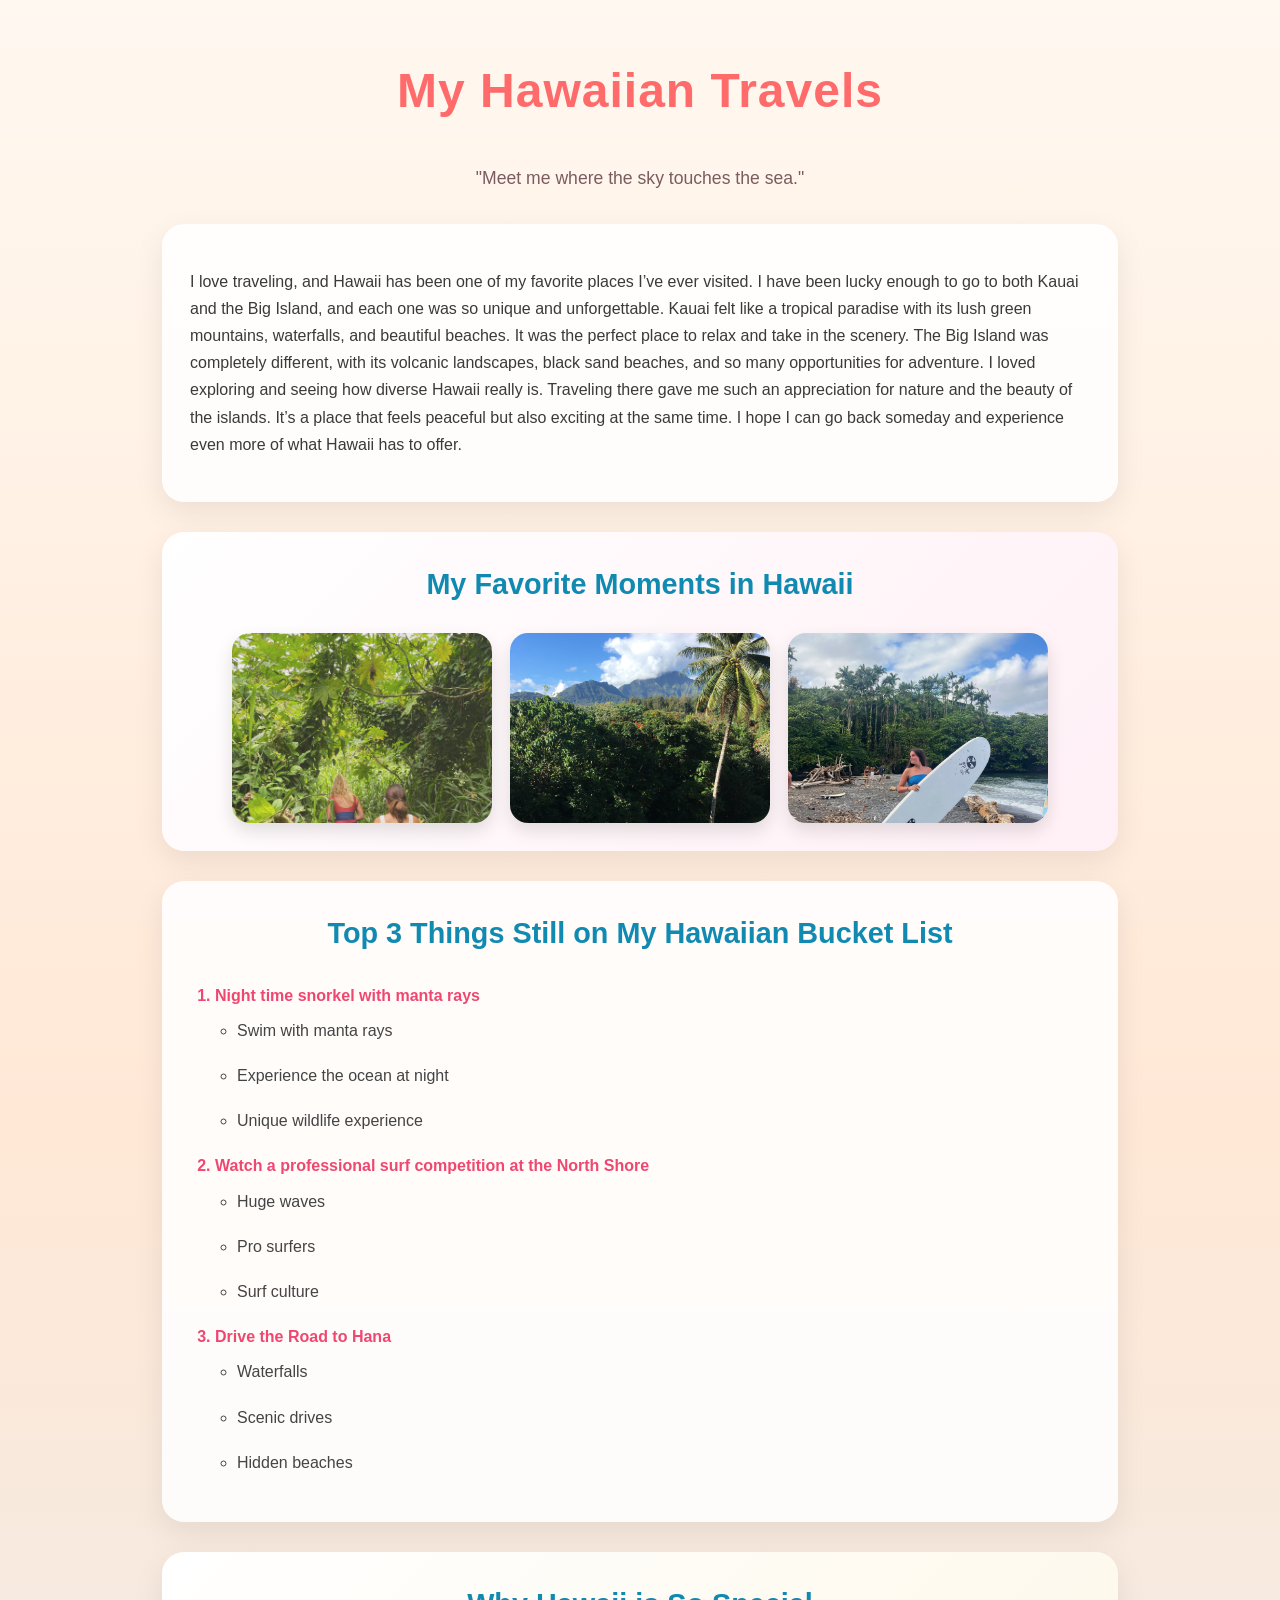
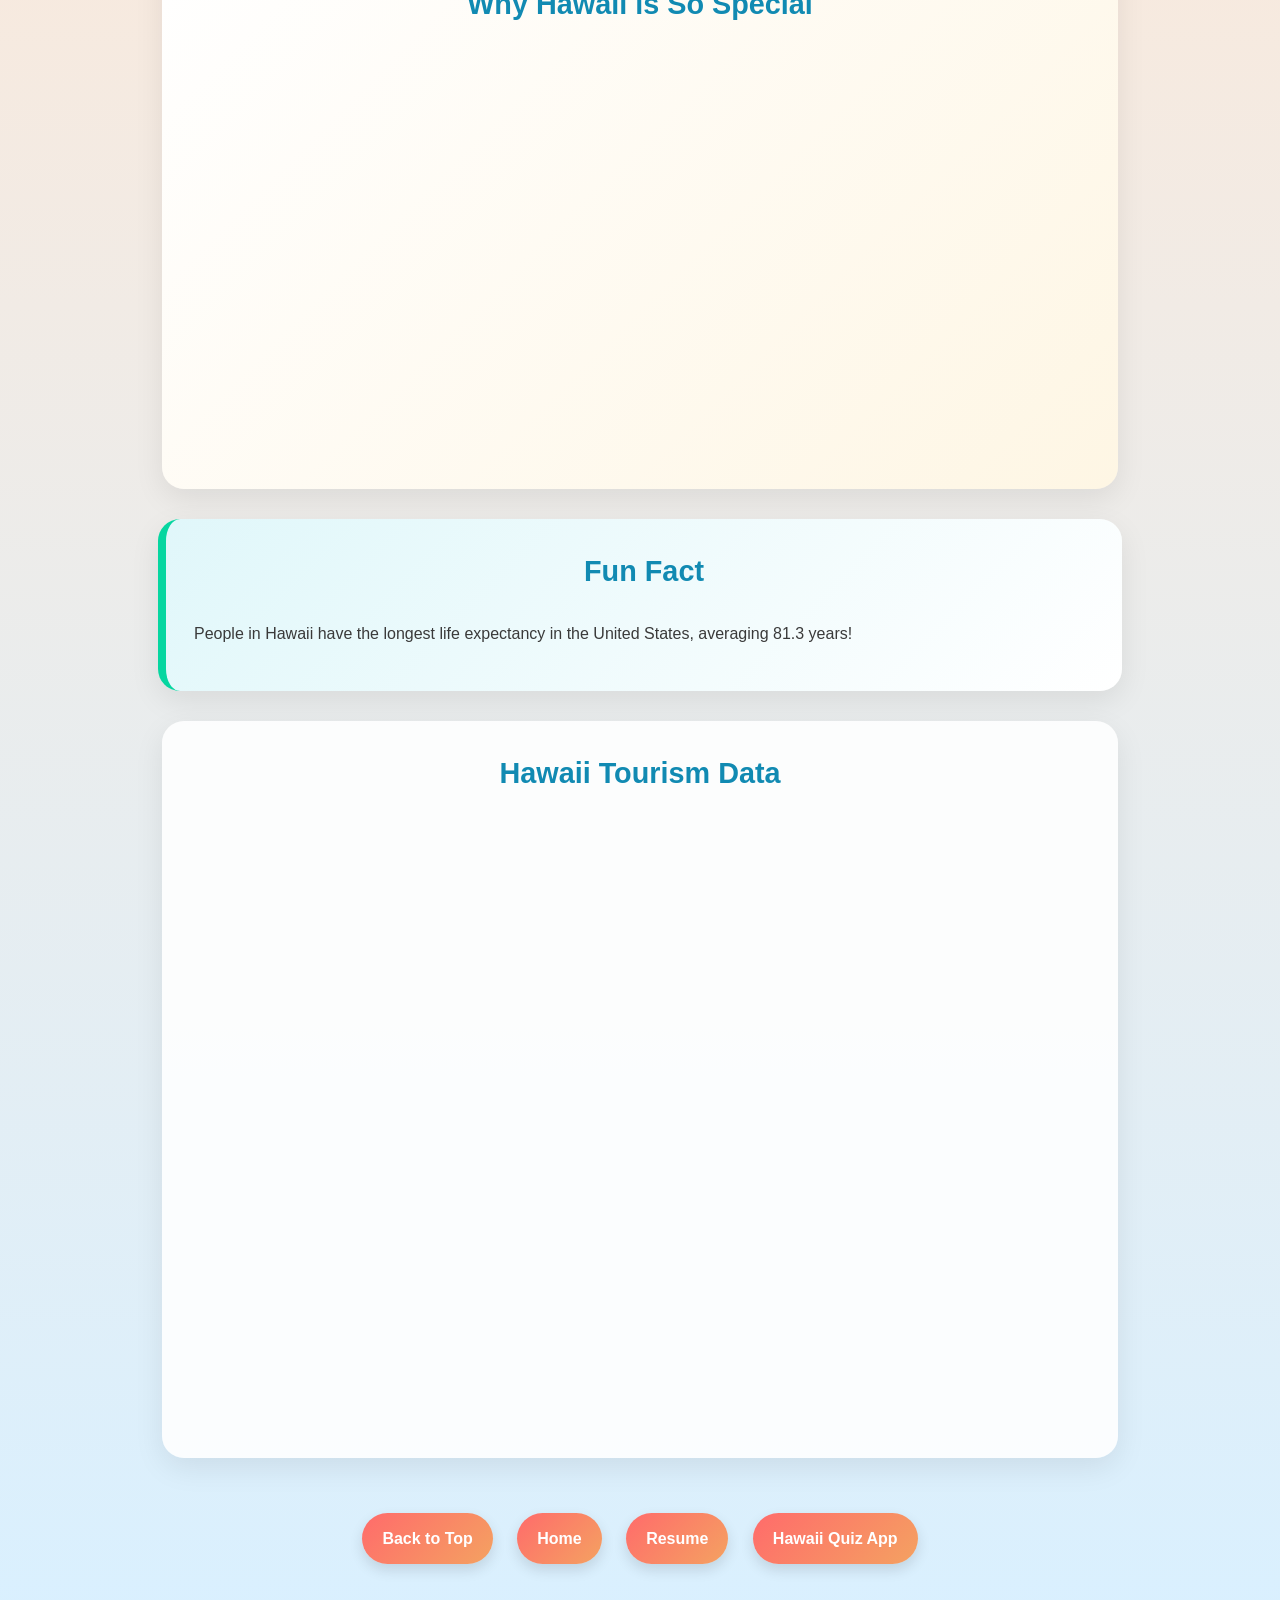
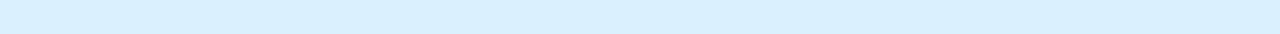
==== scratch.html @ 9a82531d "Add files via upload" ====
<!DOCTYPE html>
<html lang="en">
<head>
  <meta charset="UTF-8" />
  <meta name="viewport" content="width=device-width, initial-scale=1.0" />
  <title>Aloha</title>

  <!-- Link to your CSS file -->
  <link rel="stylesheet" href="scratch-style.css">
</head>

<body>

  <a id="top"></a>

  <h1>My Hawaiian Travels</h1>
  <p style="text-align: center;">"Meet me where the sky touches the sea."</p>

  <!-- Paragraph -->
  <div class="hero-div">
    <p>
      I love traveling, and Hawaii has been one of my favorite places I’ve ever visited. I have been lucky enough to go to both Kauai and the Big Island, and each one was so unique and unforgettable. Kauai felt like a tropical paradise with its lush green mountains, waterfalls, and beautiful beaches. It was the perfect place to relax and take in the scenery. The Big Island was completely different, with its volcanic landscapes, black sand beaches, and so many opportunities for adventure. I loved exploring and seeing how diverse Hawaii really is. Traveling there gave me such an appreciation for nature and the beauty of the islands. It’s a place that feels peaceful but also exciting at the same time. I hope I can go back someday and experience even more of what Hawaii has to offer.
    </p>
  </div>

  <!-- Images -->
  <section class="photo-gallery">
    <h2>My Favorite Moments in Hawaii</h2>
    <div class="gallery-row">
      <img src="hawaii_cliff.jpg" alt="Ocean view" class="gallery-img">
      <img src="hawaii_mountains.jpg" alt="Mountains" class="gallery-img">
      <img src="hawaii_surf.jpg" alt="Surfing" class="gallery-img">
    </div>
  </section>

  <!-- List Requirement -->
  <div class="hero-div">
    <h2>Top 3 Things Still on My Hawaiian Bucket List</h2>
    <ol>
      <li>Night time snorkel with manta rays
        <ul>
          <li>Swim with manta rays</li>
          <li>Experience the ocean at night</li>
          <li>Unique wildlife experience</li>
        </ul>
      </li>
      <li>Watch a professional surf competition at the North Shore
        <ul>
          <li>Huge waves</li>
          <li>Pro surfers</li>
          <li>Surf culture</li>
        </ul>
      </li>
      <li>Drive the Road to Hana
        <ul>
          <li>Waterfalls</li>
          <li>Scenic drives</li>
          <li>Hidden beaches</li>
        </ul>
      </li>
    </ol>
  </div>

  <!-- YouTube -->
  <div class="highlight-div">
    <h2>Why Hawaii is So Special</h2>
    <iframe
      width="100%"
      height="400"
      src="https://www.youtube.com/embed/tpdUUxgh6Q0"
      allowfullscreen>
    </iframe>
  </div>

  <!-- Fun Fact -->
  <div class="fact-div">
    <h2>Fun Fact</h2>
    <p>People in Hawaii have the longest life expectancy in the United States, averaging 81.3 years!</p>
  </div>

  <!-- ✅ TABLEAU (FINAL VERSION) -->
  <div class="hero-div">
    <h2>Hawaii Tourism Data</h2>

    <iframe 
      src="https://public.tableau.com/views/Hawaii2020-AYearWithCOVID/Dashboard1?:embed=y&:display_count=yes"
      width="100%" 
      height="600">
    </iframe>
  </div>

  <!-- Navigation -->
 <div class="links">
  <a href="#top">Back to Top</a>
  <a href="index.html">Home</a>
  <a href="resume.html">Resume</a>
  <a href="ai-app.html">Hawaii Quiz App</a>
</div>

</body>
</html>
---- scratch-style.css ----
body {
  background: linear-gradient(180deg, #fff8f0 0%, #ffe8d6 35%, #d9f0ff 100%);
  font-family: Arial, sans-serif;
  color: #3a3a3a;
  line-height: 1.7;
  margin: 0;
  padding: 0 0 40px 0;
}

h1 {
  text-align: center;
  color: #ff6b6b;
  margin-top: 50px;
  font-size: 3rem;
  letter-spacing: 1px;
}

h2 {
  text-align: center;
  color: #118ab2;
  margin-top: 0;
  font-size: 1.8rem;
}

body > p {
  text-align: center;
  color: #7a5c61;
  font-size: 1.1rem;
  margin-bottom: 30px;
}

.hero-div,
.highlight-div,
.fact-div,
.photo-gallery {
  margin: 30px auto;
  padding: 28px;
  max-width: 900px;
  border-radius: 22px;
  box-shadow: 0 10px 30px rgba(0, 0, 0, 0.08);
}

.hero-div {
  background: rgba(255, 255, 255, 0.88);
}

.highlight-div {
  background: linear-gradient(135deg, #ffffff, #fef6e4);
}

.fact-div {
  background: linear-gradient(135deg, #e0f7fa, #ffffff);
  border-left: 8px solid #06d6a0;
}

.photo-gallery {
  background: linear-gradient(135deg, #ffffff, #fff0f6);
}

.gallery-row {
  display: flex;
  justify-content: center;
  gap: 18px;
  flex-wrap: wrap;
  margin-top: 20px;
}

.gallery-img {
  width: 260px;
  height: 190px;
  object-fit: cover;
  border-radius: 18px;
  display: block;
  box-shadow: 0 8px 18px rgba(0, 0, 0, 0.12);
  transition: transform 0.25s ease, box-shadow 0.25s ease;
}

.gallery-img:hover {
  transform: translateY(-6px) scale(1.02);
  box-shadow: 0 12px 22px rgba(0, 0, 0, 0.18);
}

ol {
  padding-left: 25px;
}

ol li {
  margin-bottom: 18px;
  font-weight: bold;
  color: #ef476f;
}

ul {
  padding-left: 22px;
  margin-top: 8px;
}

ul li {
  color: #444;
  font-weight: normal;
}

iframe {
  border: none;
  border-radius: 18px;
  overflow: hidden;
}

.links {
  text-align: center;
  margin: 45px auto 20px auto;
}

.links a {
  display: inline-block;
  margin: 10px;
  padding: 12px 20px;
  text-decoration: none;
  color: white;
  font-weight: bold;
  border-radius: 999px;
  background: linear-gradient(135deg, #ff6b6b, #f4a261);
  box-shadow: 0 6px 14px rgba(0, 0, 0, 0.12);
  transition: transform 0.2s ease, opacity 0.2s ease;
}

.links a:hover {
  transform: translateY(-2px);
  opacity: 0.92;
}

@media (max-width: 768px) {
  h1 {
    font-size: 2.2rem;
    padding: 0 10px;
  }

  .hero-div,
  .highlight-div,
  .fact-div,
  .photo-gallery {
    margin: 20px 15px;
    padding: 22px;
  }

  .gallery-img {
    width: 100%;
    max-width: 320px;
    height: auto;
  }
}
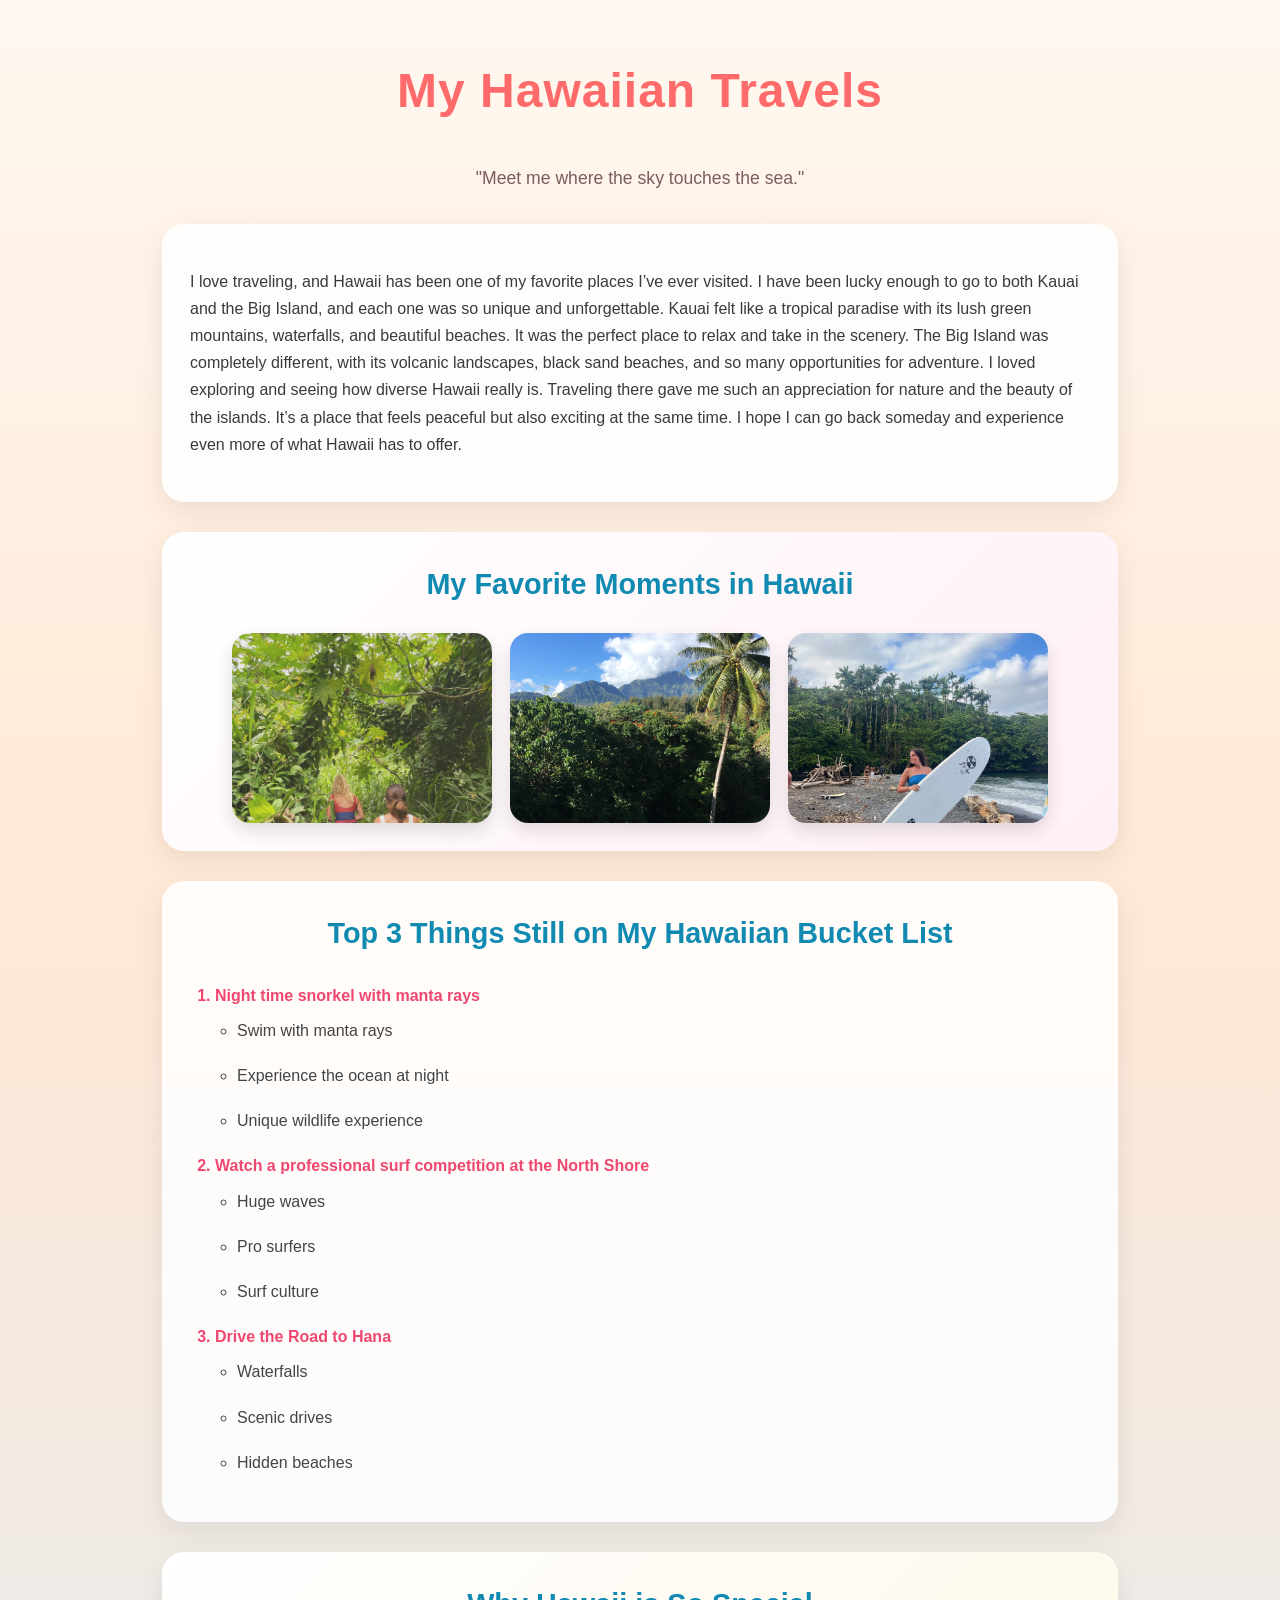
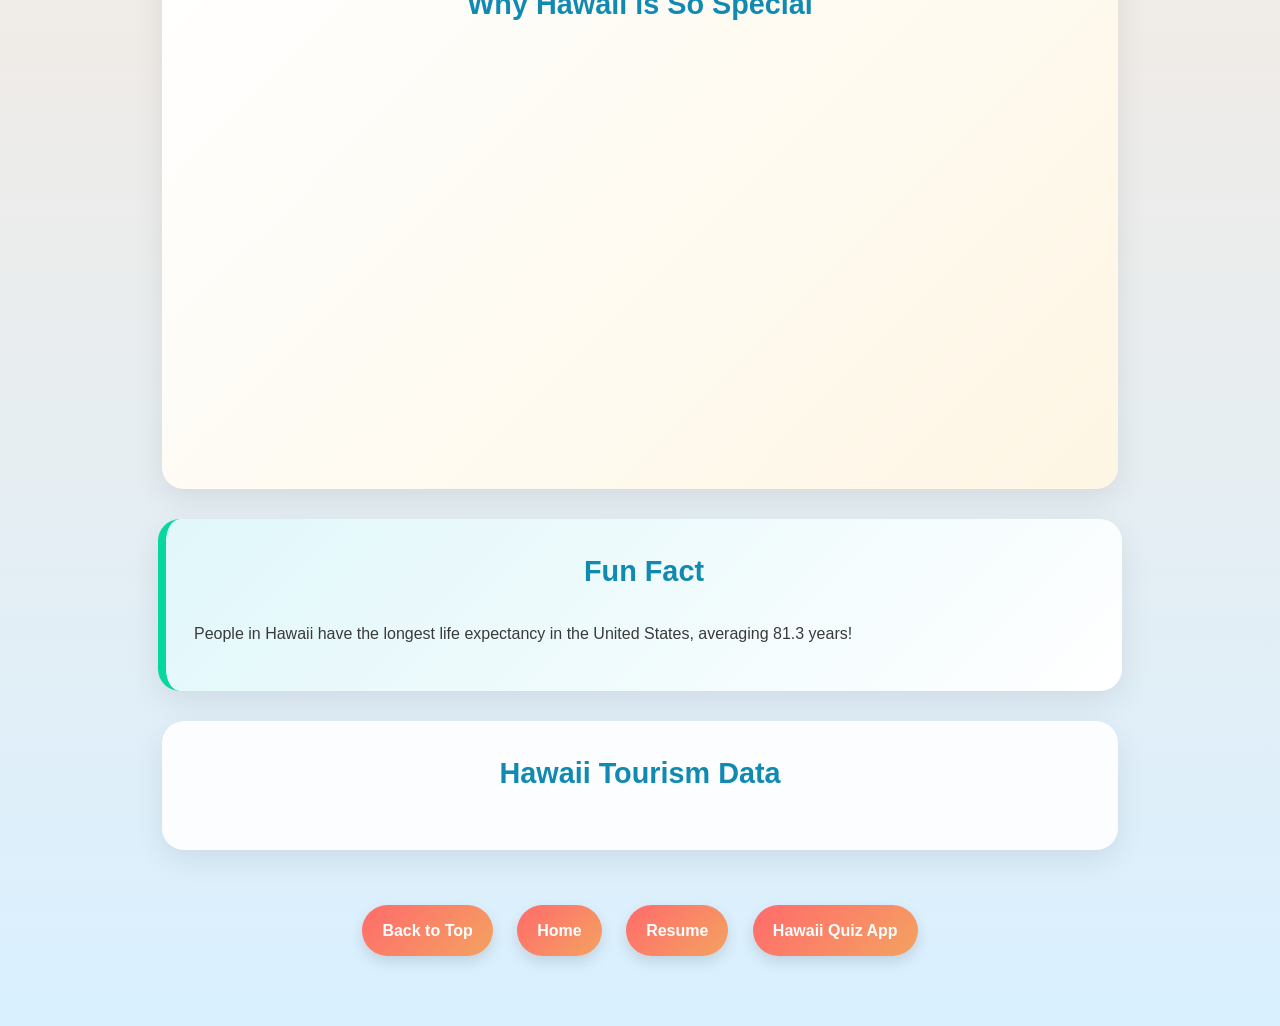
==== commit dcc4c4e4: "Replace iframe with Tableau embed code" ====
--- a/scratch.html
+++ b/scratch.html
@@ -80,14 +80,37 @@
 
   <!-- ✅ TABLEAU (FINAL VERSION) -->
   <div class="hero-div">
-    <h2>Hawaii Tourism Data</h2>
+  <h2>Hawaii Tourism Data</h2>
 
-    <iframe 
-      src="https://public.tableau.com/views/Hawaii2020-AYearWithCOVID/Dashboard1?:embed=y&:display_count=yes"
-      width="100%" 
-      height="600">
-    </iframe>
+  <div class='tableauPlaceholder' id='viz1745230000000' style='position: relative'>
+    <noscript>
+      <a href='#'>
+        <img alt='Hawaii Tourism Data'
+          src='https://public.tableau.com/static/images/Ha/Hawaii2020-AYearWithCOVID/Dashboard1/1_rss.png'
+          style='border: none' />
+      </a>
+    </noscript>
+    <object class='tableauViz' style='display:none;'>
+      <param name='host_url' value='https%3A%2F%2Fpublic.tableau.com%2F' />
+      <param name='embed_code_version' value='3' />
+      <param name='site_root' value='' />
+      <param name='name' value='Hawaii2020-AYearWithCOVID/Dashboard1' />
+      <param name='tabs' value='no' />
+      <param name='toolbar' value='yes' />
+      <param name='showVizHome' value='no' />
+    </object>
   </div>
+
+  <script type='text/javascript'>
+    var divElement = document.getElementById('viz1745230000000');
+    var vizElement = divElement.getElementsByTagName('object')[0];
+    vizElement.style.width = '100%';
+    vizElement.style.height = '650px';
+    var scriptElement = document.createElement('script');
+    scriptElement.src = 'https://public.tableau.com/javascripts/api/viz_v1.js';
+    vizElement.parentNode.insertBefore(scriptElement, vizElement);
+  </script>
+</div>
 
   <!-- Navigation -->
  <div class="links">
@@ -98,4 +121,4 @@
 </div>
 
 </body>
-</html>+</html>
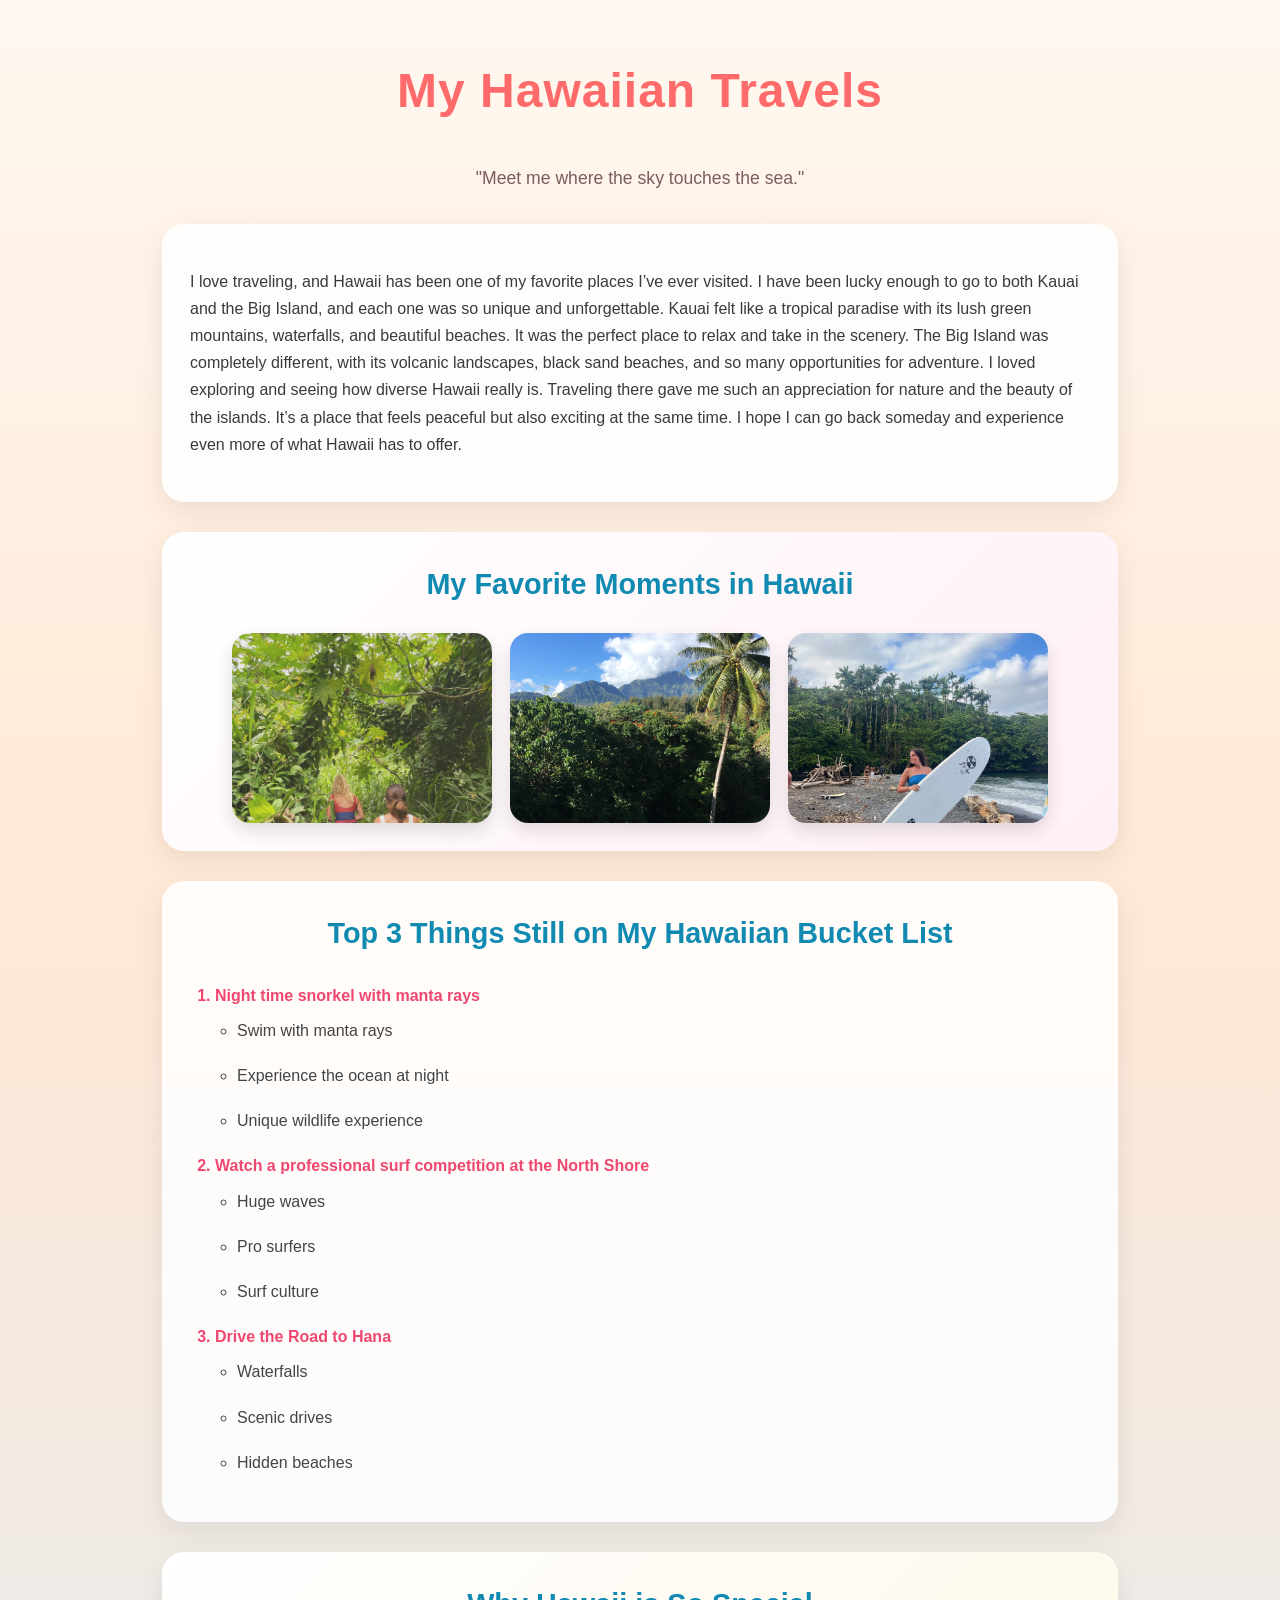
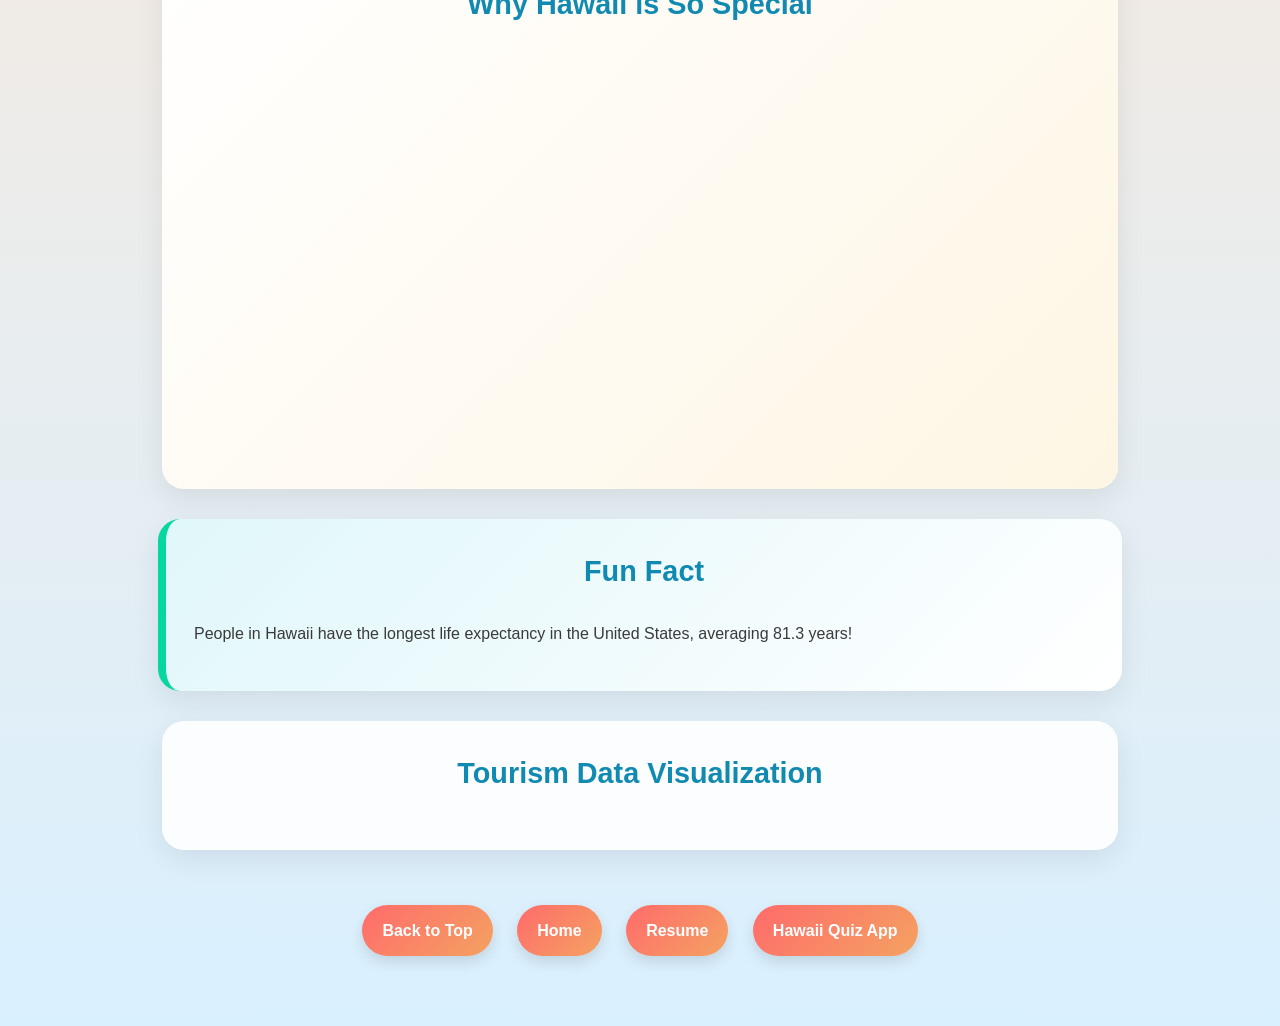
==== commit 5d5083f4: "Update Hawaii Tourism Data to Tourism Data Visualization" ====
--- a/scratch.html
+++ b/scratch.html
@@ -80,35 +80,33 @@
 
   <!-- ✅ TABLEAU (FINAL VERSION) -->
   <div class="hero-div">
-  <h2>Hawaii Tourism Data</h2>
+  <h2>Tourism Data Visualization</h2>
 
-  <div class='tableauPlaceholder' id='viz1745230000000' style='position: relative'>
+  <div class='tableauPlaceholder' id='viz1' style='position: relative'>
     <noscript>
       <a href='#'>
-        <img alt='Hawaii Tourism Data'
-          src='https://public.tableau.com/static/images/Ha/Hawaii2020-AYearWithCOVID/Dashboard1/1_rss.png'
+        <img alt='Tourism Dashboard'
+          src='https://public.tableau.com/static/images/To/TourismDashboard/Overview/1_rss.png'
           style='border: none' />
       </a>
     </noscript>
+
     <object class='tableauViz' style='display:none;'>
       <param name='host_url' value='https%3A%2F%2Fpublic.tableau.com%2F' />
       <param name='embed_code_version' value='3' />
       <param name='site_root' value='' />
-      <param name='name' value='Hawaii2020-AYearWithCOVID/Dashboard1' />
+      <param name='name' value='TourismDashboard/Overview' />
       <param name='tabs' value='no' />
       <param name='toolbar' value='yes' />
-      <param name='showVizHome' value='no' />
     </object>
   </div>
 
+  <script type='text/javascript' src='https://public.tableau.com/javascripts/api/viz_v1.js'></script>
   <script type='text/javascript'>
-    var divElement = document.getElementById('viz1745230000000');
+    var divElement = document.getElementById('viz1');
     var vizElement = divElement.getElementsByTagName('object')[0];
     vizElement.style.width = '100%';
     vizElement.style.height = '650px';
-    var scriptElement = document.createElement('script');
-    scriptElement.src = 'https://public.tableau.com/javascripts/api/viz_v1.js';
-    vizElement.parentNode.insertBefore(scriptElement, vizElement);
   </script>
 </div>
 
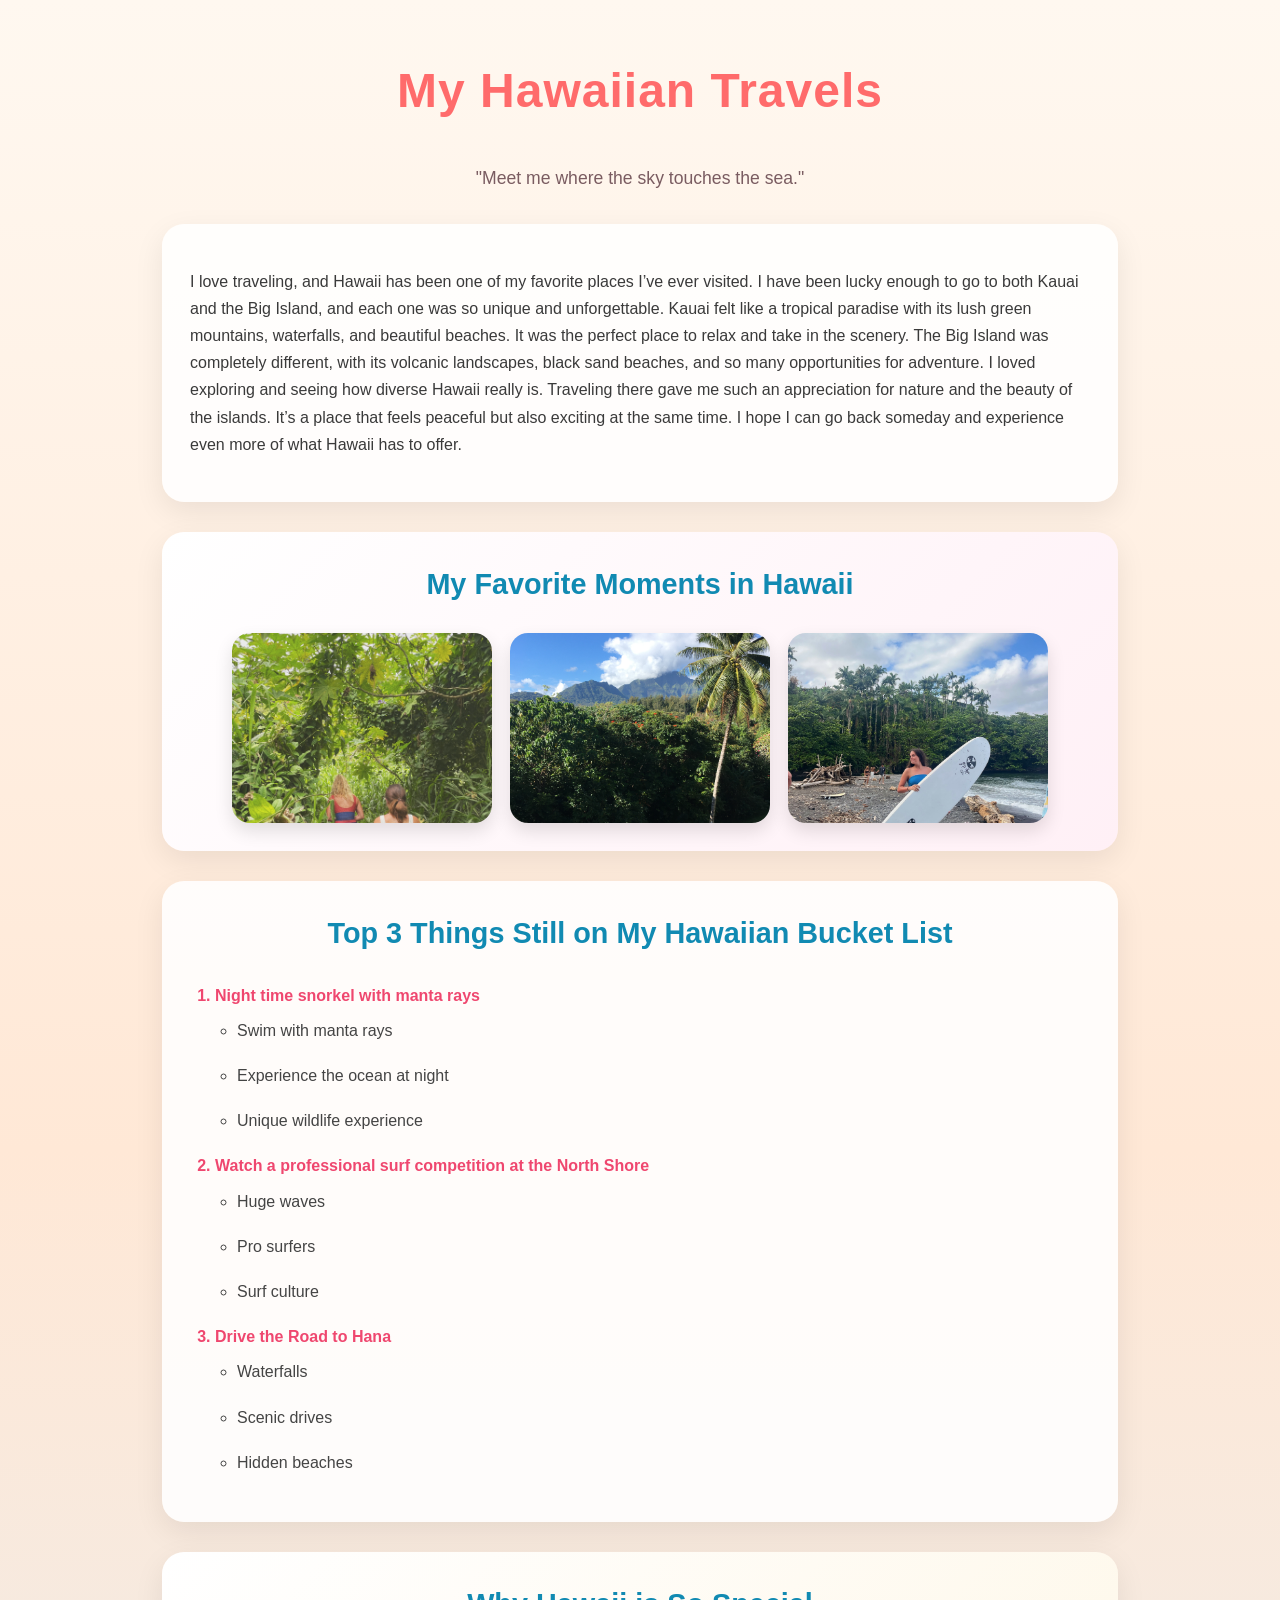
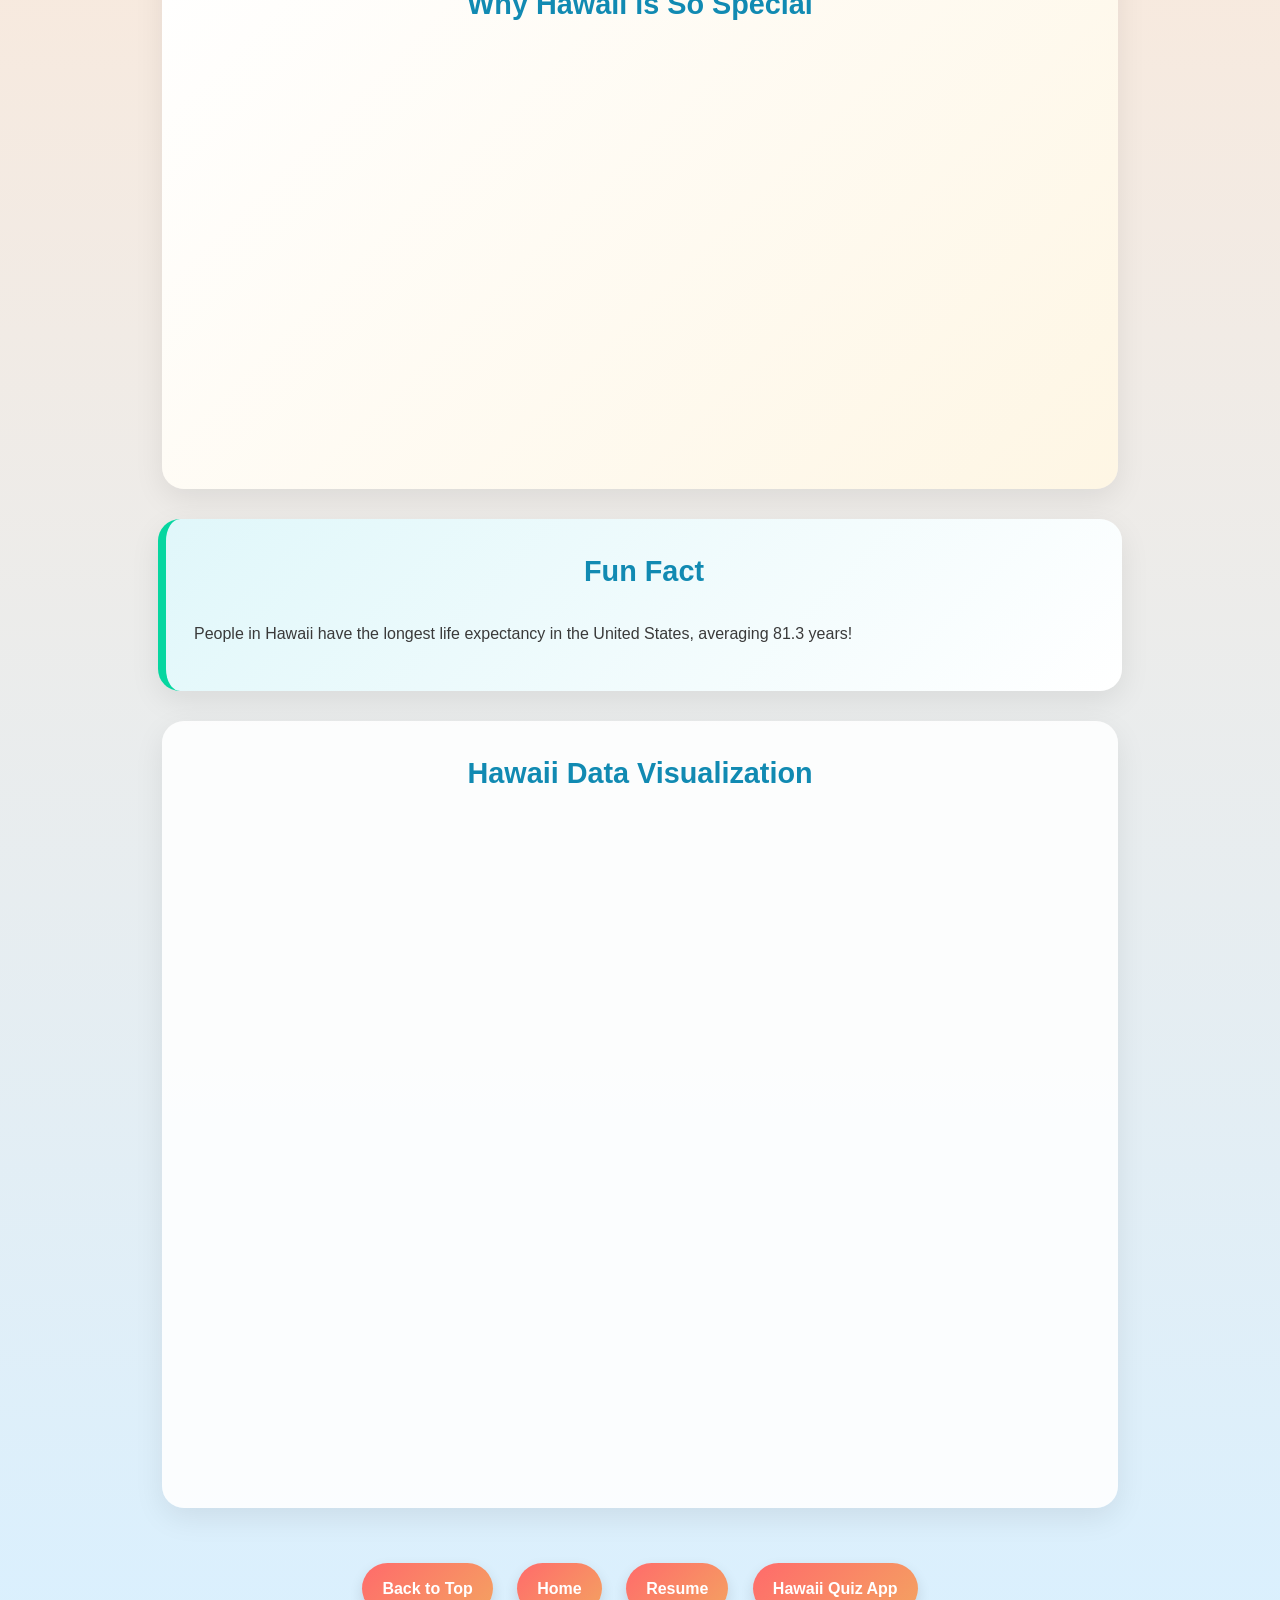
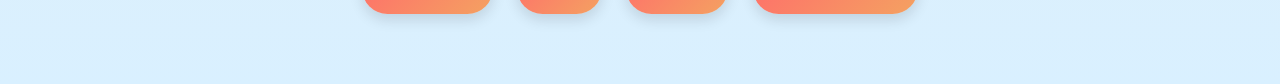
==== commit eae918cc: "Update scratch.html" ====
--- a/scratch.html
+++ b/scratch.html
@@ -80,34 +80,14 @@
 
   <!-- ✅ TABLEAU (FINAL VERSION) -->
   <div class="hero-div">
-  <h2>Tourism Data Visualization</h2>
+  <h2>Hawaii Data Visualization</h2>
 
-  <div class='tableauPlaceholder' id='viz1' style='position: relative'>
-    <noscript>
-      <a href='#'>
-        <img alt='Tourism Dashboard'
-          src='https://public.tableau.com/static/images/To/TourismDashboard/Overview/1_rss.png'
-          style='border: none' />
-      </a>
-    </noscript>
-
-    <object class='tableauViz' style='display:none;'>
-      <param name='host_url' value='https%3A%2F%2Fpublic.tableau.com%2F' />
-      <param name='embed_code_version' value='3' />
-      <param name='site_root' value='' />
-      <param name='name' value='TourismDashboard/Overview' />
-      <param name='tabs' value='no' />
-      <param name='toolbar' value='yes' />
-    </object>
-  </div>
-
-  <script type='text/javascript' src='https://public.tableau.com/javascripts/api/viz_v1.js'></script>
-  <script type='text/javascript'>
-    var divElement = document.getElementById('viz1');
-    var vizElement = divElement.getElementsByTagName('object')[0];
-    vizElement.style.width = '100%';
-    vizElement.style.height = '650px';
-  </script>
+  <iframe 
+    src="https://public.tableau.com/views/VisitortoHawaii/Dashboard1?:showVizHome=no&:embed=true"
+    width="100%" 
+    height="650"
+    style="border:none;">
+  </iframe>
 </div>
 
   <!-- Navigation -->
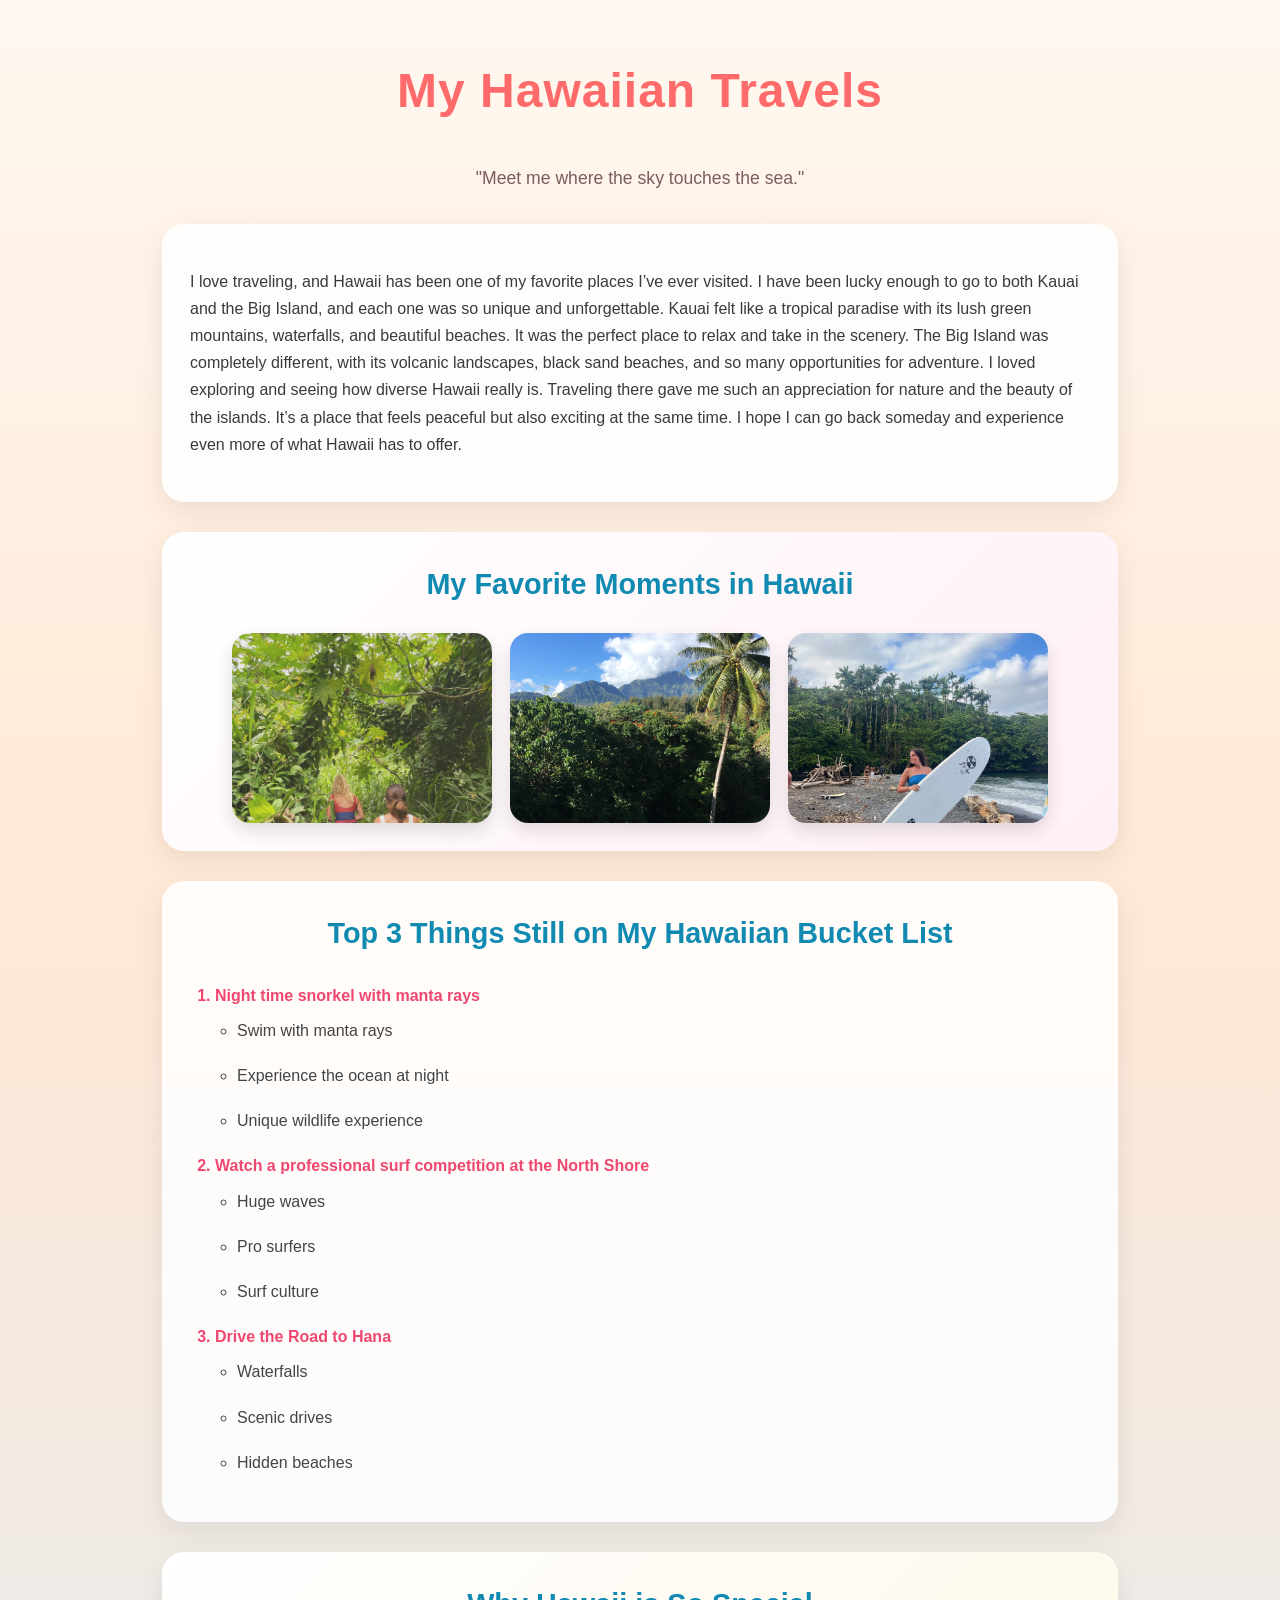
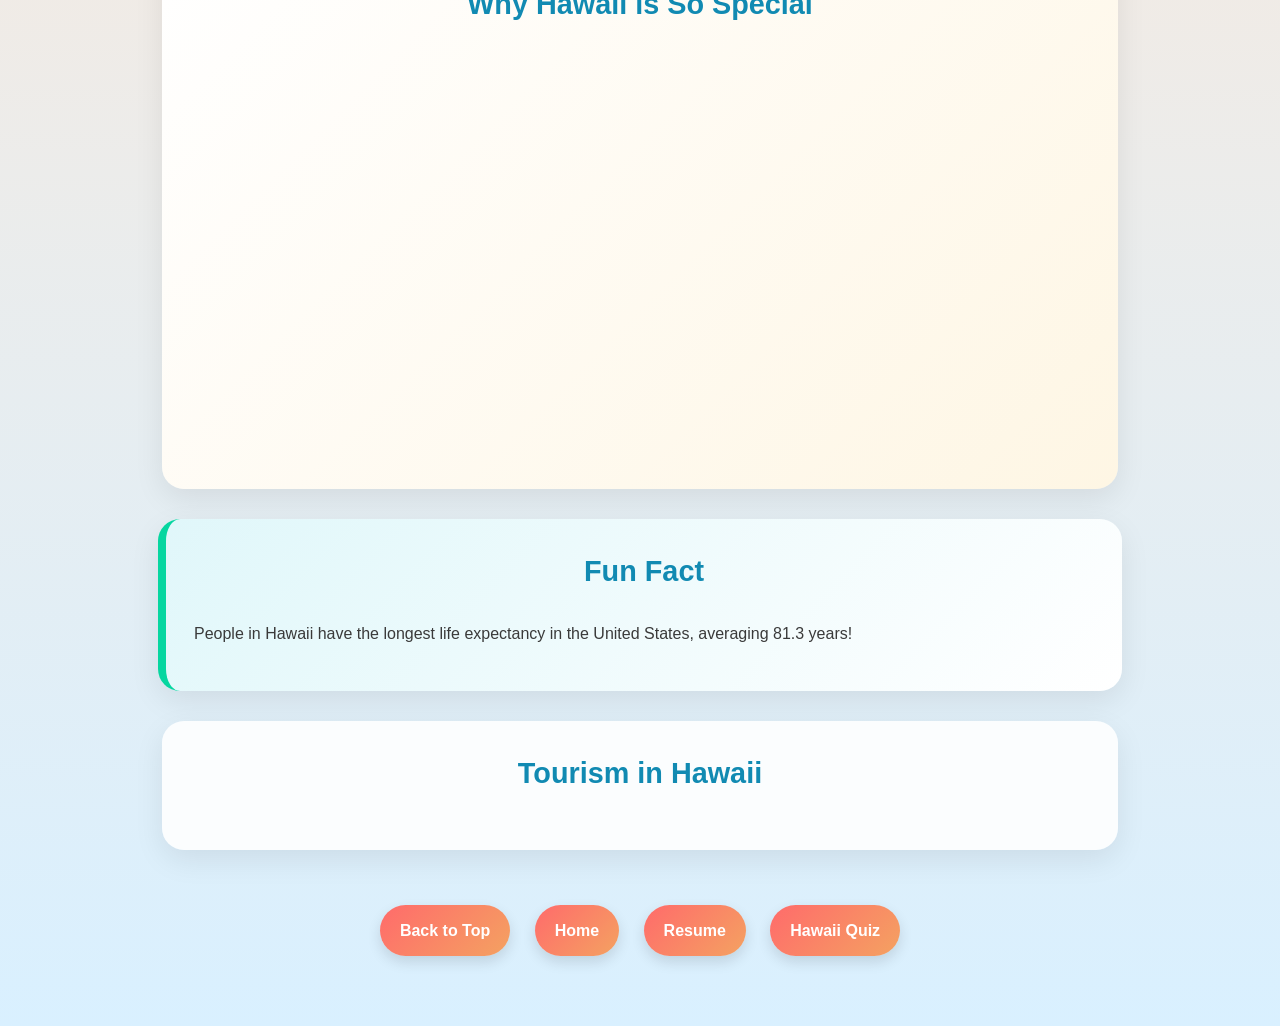
==== commit 0d341ae4: "Update Tableau visualization and links in scratch.html" ====
--- a/scratch.html
+++ b/scratch.html
@@ -78,25 +78,55 @@
     <p>People in Hawaii have the longest life expectancy in the United States, averaging 81.3 years!</p>
   </div>
 
-  <!-- ✅ TABLEAU (FINAL VERSION) -->
+  <!-- TABLEAU -->
   <div class="hero-div">
-  <h2>Hawaii Data Visualization</h2>
+    <h2>Tourism in Hawaii</h2>
 
-  <iframe 
-    src="https://public.tableau.com/views/VisitortoHawaii/Dashboard1?:showVizHome=no&:embed=true"
-    width="100%" 
-    height="650"
-    style="border:none;">
-  </iframe>
-</div>
+    <div class="tableauPlaceholder" id="viz1776793907820" style="position: relative;">
+      <noscript>
+        <a href="#">
+          <img
+            alt="Tourism in Hawaii"
+            src="https://public.tableau.com/static/images/To/TourisminHawaii/TourisminHawaii/1_rss.png"
+            style="border: none; width: 100%;"
+          />
+        </a>
+      </noscript>
+
+      <object class="tableauViz" style="display:none;">
+        <param name="host_url" value="https%3A%2F%2Fpublic.tableau.com%2F" />
+        <param name="embed_code_version" value="3" />
+        <param name="path" value="views/TourisminHawaii/TourisminHawaii?:language=en-US&:embed=true&:sid=&:redirect=auth" />
+        <param name="toolbar" value="yes" />
+        <param name="static_image" value="https://public.tableau.com/static/images/To/TourisminHawaii/TourisminHawaii/1.png" />
+        <param name="animate_transition" value="yes" />
+        <param name="display_static_image" value="yes" />
+        <param name="display_spinner" value="yes" />
+        <param name="display_overlay" value="yes" />
+        <param name="display_count" value="yes" />
+        <param name="language" value="en-US" />
+      </object>
+    </div>
+
+    <script type="text/javascript">
+      var divElement = document.getElementById("viz1776793907820");
+      var vizElement = divElement.getElementsByTagName("object")[0];
+      vizElement.style.width = "100%";
+      vizElement.style.height = "900px";
+
+      var scriptElement = document.createElement("script");
+      scriptElement.src = "https://public.tableau.com/javascripts/api/viz_v1.js";
+      vizElement.parentNode.insertBefore(scriptElement, vizElement);
+    </script>
+  </div>
 
   <!-- Navigation -->
- <div class="links">
-  <a href="#top">Back to Top</a>
-  <a href="index.html">Home</a>
-  <a href="resume.html">Resume</a>
-  <a href="ai-app.html">Hawaii Quiz App</a>
-</div>
+  <div class="links">
+    <a href="#top">Back to Top</a>
+    <a href="index.html">Home</a>
+    <a href="resume.html">Resume</a>
+    <a href="ai-app.html">Hawaii Quiz</a>
+  </div>
 
 </body>
 </html>
